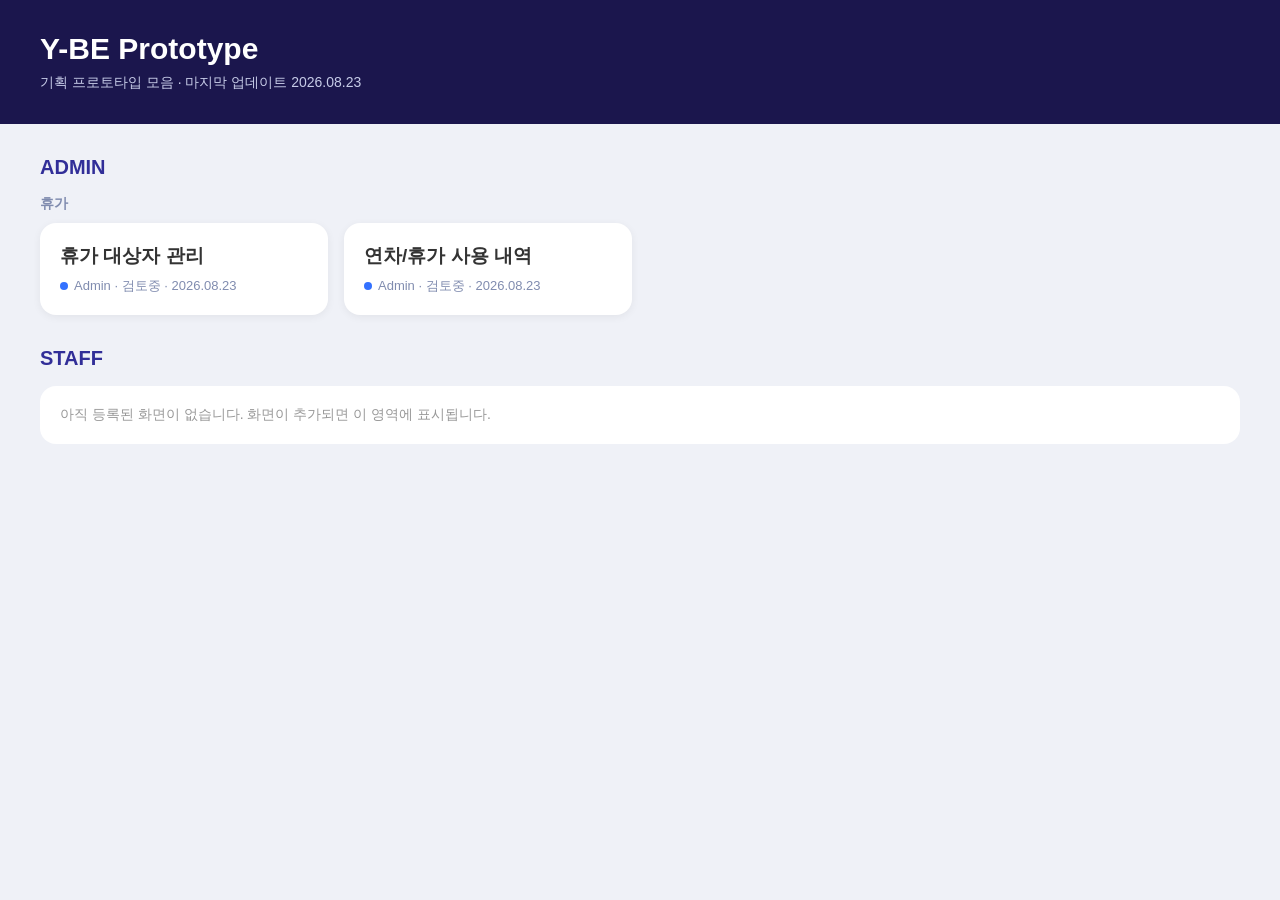
==== index.html @ 9eafa4a2 "Add initial HTML structure for Y-BE Prototype Hub" ====
<!DOCTYPE html>
<html lang="ko">
<head>
<meta charset="UTF-8" />
<meta name="viewport" content="width=device-width, initial-scale=1.0" />
<title>Y-BE Prototype Hub</title>
<link rel="stylesheet" href="admin/shared/components.css" />
<style>
  body { margin:0; background: var(--color-content-bg); font-family: var(--font-family); color: var(--color-text); }
  .hub-header { background: var(--color-sidebar-bg); color:#fff; padding: 32px 40px; }
  .hub-header h1 { margin:0; font-size: var(--font-display-size); font-weight: var(--font-display-weight); }
  .hub-header p { margin:8px 0 0; color: #C7CCE8; font-size: var(--font-body-size); }
  .hub-main { padding: 32px 40px; }
  .section-title { font-size: var(--font-section-size); font-weight: var(--font-section-weight); margin: 32px 0 16px; color: var(--color-primary); }
  .section-title:first-child { margin-top:0; }
  .group-label { font-weight:700; margin-bottom:10px; color:var(--color-text-muted); font-size: var(--font-body-size); }
  .card-grid { display:grid; grid-template-columns: repeat(auto-fill, minmax(240px,1fr)); gap:16px; margin-bottom:24px; }
  .card { display:block; background: var(--color-surface); border-radius: var(--radius-card); padding: 20px; text-decoration:none; color: var(--color-text); box-shadow: 0 2px 8px rgba(0,0,0,0.06); transition: transform .15s ease, box-shadow .15s ease; }
  .card:hover { transform: translateY(-2px); box-shadow: var(--shadow-floating); }
  .card h3 { margin:0 0 8px; font-size: var(--font-title-size); font-weight: var(--font-title-weight); }
  .card .meta { font-size: var(--font-caption-size); color: var(--color-text-muted); }
  .badge-dot { display:inline-block; width:8px; height:8px; border-radius:50%; background: var(--color-secondary); margin-right:6px; }
  .empty-note { color: var(--color-text-faint); font-size: var(--font-body-size); padding: 20px; background: var(--color-surface); border-radius: var(--radius-card); }
</style>
</head>
<body>
  <div class="hub-header">
    <h1>Y-BE Prototype</h1>
    <p>기획 프로토타입 모음 · 마지막 업데이트 2026.08.23</p>
  </div>
  <div class="hub-main">
    <div class="section-title">ADMIN</div>
    <div class="group-label">휴가</div>
    <div class="card-grid">
      <a class="card" href="admin/leave/index.html">
        <h3>휴가 대상자 관리</h3>
        <div class="meta"><span class="badge-dot"></span>Admin · 검토중 · 2026.08.23</div>
      </a>
      <a class="card" href="admin/leave/usage-history.html">
        <h3>연차/휴가 사용 내역</h3>
        <div class="meta"><span class="badge-dot"></span>Admin · 검토중 · 2026.08.23</div>
      </a>
    </div>

    <div class="section-title">STAFF</div>
    <div class="empty-note">아직 등록된 화면이 없습니다. 화면이 추가되면 이 영역에 표시됩니다.</div>
  </div>
</body>
</html>
---- admin/shared/components.css ----
/*
  y-BE Admin — Shared Components
  버튼, 탭, 모달, 테이블, 배지, 필터 폼 요소.
  새 메뉴 화면은 이 클래스를 재사용할 것 — 새로 만들지 말 것.
*/
@import url("./tokens.css");

* { box-sizing: border-box; }

body {
  font-family: var(--font-family);
  color: var(--color-text);
  background: var(--color-content-bg);
  margin: 0;
}

/* ---------- Button ---------- */
.btn {
  display: inline-flex;
  align-items: center;
  justify-content: center;
  gap: 6px;
  border-radius: var(--radius-pill);
  border: 1px solid transparent;
  font-family: var(--font-family);
  font-size: var(--font-body-lg-size);
  font-weight: var(--font-body-lg-weight);
  padding: 10px 22px;
  cursor: pointer;
  transition: filter 0.15s ease;
}
.btn:hover { filter: brightness(1.08); }
.btn:active { filter: brightness(0.94); }

.btn.point       { background: var(--color-primary);   color: #fff; }      /* Primary — 검색/저장 */
.btn.positive    { background: var(--color-secondary);  color: #fff; }      /* Secondary — 수정/상세/보기 */
.btn.point3      { background: var(--color-dark);       color: #fff; }      /* Dark — 강조 보조 액션 */

.btn.outline.point    { background: #fff; color: var(--color-primary);   border-color: var(--color-primary); }
.btn.outline.positive { background: #fff; color: var(--color-secondary); border-color: var(--color-secondary); }
.btn.outline.point3   { background: #fff; color: var(--color-dark);      border-color: var(--color-dark); }

.btn.small {
  font-size: var(--font-caption-size);
  padding: 4px 14px;
}

/* ---------- Tab (Rounded — 상단 콘텐츠 탭) ---------- */
.tab-group {
  display: flex;
  gap: 4px;
}
.tab {
  padding: 10px 24px;
  font-size: var(--font-title-inactive-size);
  font-weight: var(--font-title-inactive-weight);
  color: var(--color-text-muted);
  background: transparent;
  border: none;
  cursor: pointer;
  border-radius: var(--radius-tab-active);
}
.tab.active {
  background: var(--color-tab-active);
  color: #fff;
  font-size: var(--font-title-size);
  font-weight: var(--font-title-weight);
}

/* ---------- Table ---------- */
.table-wrap {
  background: var(--color-surface);
  border-radius: var(--radius-card);
  overflow: hidden;
}
table.ybe-table {
  width: 100%;
  border-collapse: collapse;
  font-size: var(--font-body-size);
  font-weight: var(--font-body-weight);
}
table.ybe-table thead th {
  background: var(--color-table-header-bg);
  color: #fff;
  padding: 14px 12px;
  text-align: center;
  white-space: nowrap;
}
table.ybe-table tbody td {
  padding: 14px 12px;
  text-align: center;
  border-bottom: 1px solid #E7E9F2;
}
table.ybe-table tbody tr:last-child td { border-bottom: none; }

/* ---------- Badge ---------- */
.badge {
  display: inline-block;
  padding: 4px 14px;
  border-radius: var(--radius-pill);
  font-size: var(--font-caption-size);
  font-weight: var(--font-caption-weight);
}
.badge.status-scheduled { background: #E5E7EF; color: var(--color-text-muted); } /* 예정 */
.badge.status-inuse     { background: var(--color-primary); color: #fff; }       /* 사용중 */
.badge.status-done      { background: #12114E; color: #fff; }                   /* 종료 */
.badge.cyan             { background: var(--color-badge-cyan-bg); color: var(--color-badge-cyan-text); }

/* ---------- Notice Banner ---------- */
.notice-banner {
  display: flex;
  align-items: flex-start;
  gap: 10px;
  background: var(--color-info-bg);
  border: 1px solid var(--color-info-border);
  color: var(--color-info-text);
  border-radius: var(--radius-card);
  padding: 14px 18px;
  font-size: var(--font-body-size);
}

/* ---------- Filter form (라벨-필드 결합형) ---------- */
.filter-field {
  display: inline-flex;
  align-items: center;
  border-radius: var(--radius-filter-label);
  overflow: hidden;
  border: 1px solid var(--color-primary);
}
.filter-field.locked { border-color: var(--color-field-locked); }
.filter-field .filter-label {
  background: var(--color-primary);
  color: #fff;
  padding: 8px 16px;
  font-size: var(--font-body-size);
  font-weight: var(--font-body-weight);
  white-space: nowrap;
}
.filter-field.locked .filter-label { background: var(--color-field-locked); }
.filter-field select,
.filter-field input {
  border: none;
  padding: 8px 14px;
  font-family: var(--font-family);
  font-size: var(--font-body-size);
  outline: none;
}

.input-pill {
  border-radius: var(--radius-pill);
  border: 1px solid var(--color-border-input);
  padding: 8px 16px;
  font-family: var(--font-family);
  font-size: var(--font-body-size);
}

/* ---------- Modal ---------- */
.modal-overlay {
  position: fixed;
  inset: 0;
  background: rgba(20, 20, 40, 0.45);
  display: flex;
  align-items: center;
  justify-content: center;
  z-index: 1000;
}
.modal.mid {
  width: var(--modal-mid-width);
  max-width: 92vw;
  background: #FEFEFE;
  border-radius: var(--radius-modal);
  padding: 30px 30px 20px;
  max-height: 88vh;
  overflow-y: auto;
}
.modal-header {
  display: flex;
  justify-content: space-between;
  align-items: center;
  margin-bottom: 20px;
}
.modal-header h2 {
  font-size: var(--font-section-size);
  font-weight: var(--font-section-weight);
  margin: 0;
}
.modal-close {
  border: none;
  background: none;
  font-size: 22px;
  cursor: pointer;
  color: var(--color-text-muted);
}
.modal-footer {
  display: flex;
  justify-content: flex-end;
  gap: 10px;
  margin-top: 20px;
}

/* ---------- Layout shell ---------- */
.gnb {
  height: 60px;
  background: var(--color-header-bg);
  display: flex;
  align-items: center;
  justify-content: space-between;
  padding: 0 24px;
  color: #fff;
}
.app-shell { display: flex; min-height: calc(100vh - 60px); }
.lnb {
  width: 220px;
  background: var(--color-sidebar-bg);
  color: #fff;
  padding: 20px 0;
  flex-shrink: 0;
}
.lnb .menu-item {
  padding: 12px 24px;
  font-size: var(--font-sidebar-size);
  font-weight: 600;
  cursor: pointer;
}
.lnb .menu-item.active { font-weight: 800; }
.content-area { flex: 1; padding: 28px 32px; }
.page-title {
  font-size: var(--font-display-size);
  font-weight: var(--font-display-weight);
  margin: 0 0 20px;
}
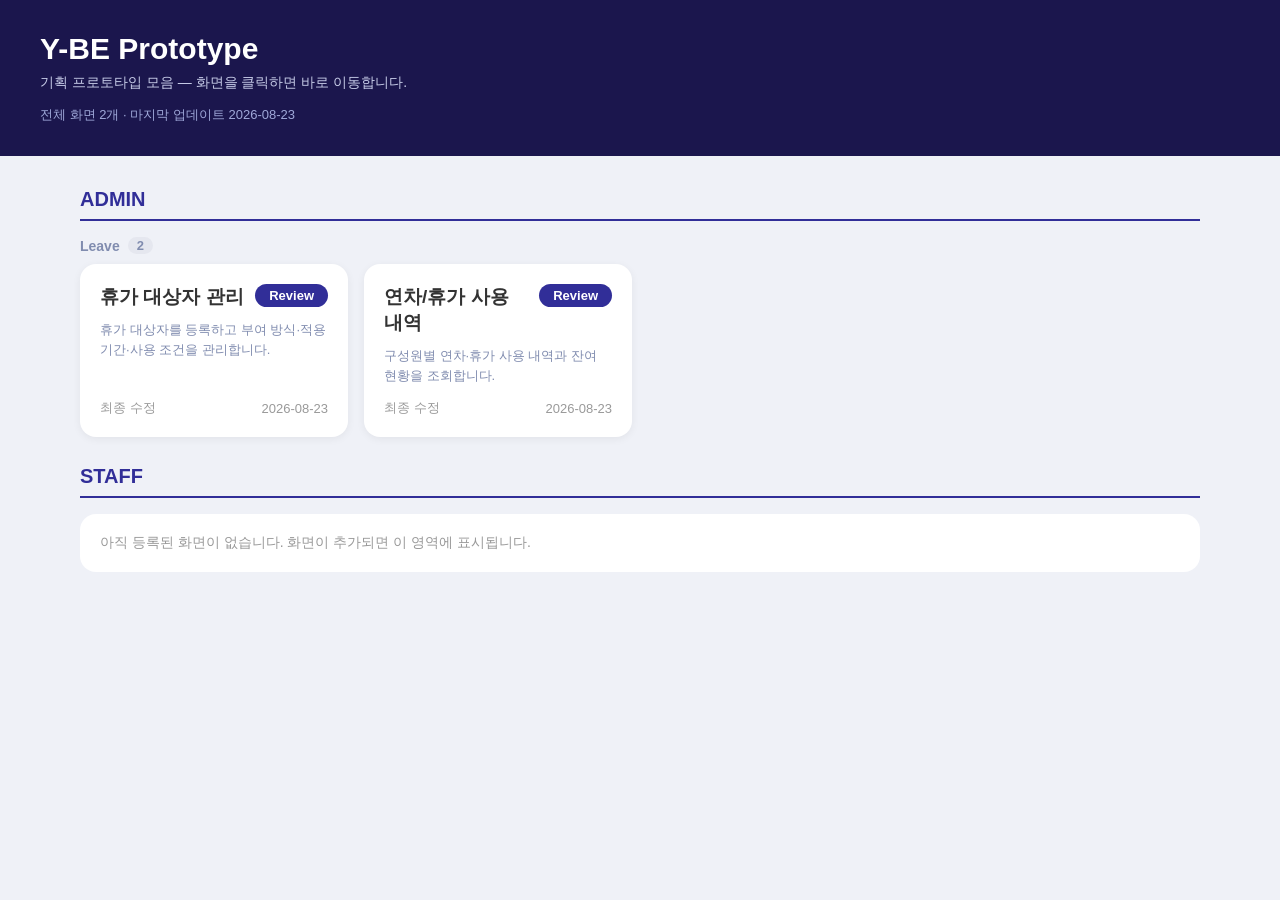
==== commit 5f548c82: "Refactor hub layout and update content Updated styles and structure for the hub layout, including ne" ====
--- a/index.html
+++ b/index.html
@@ -10,40 +10,110 @@
   .hub-header { background: var(--color-sidebar-bg); color:#fff; padding: 32px 40px; }
   .hub-header h1 { margin:0; font-size: var(--font-display-size); font-weight: var(--font-display-weight); }
   .hub-header p { margin:8px 0 0; color: #C7CCE8; font-size: var(--font-body-size); }
-  .hub-main { padding: 32px 40px; }
-  .section-title { font-size: var(--font-section-size); font-weight: var(--font-section-weight); margin: 32px 0 16px; color: var(--color-primary); }
-  .section-title:first-child { margin-top:0; }
-  .group-label { font-weight:700; margin-bottom:10px; color:var(--color-text-muted); font-size: var(--font-body-size); }
-  .card-grid { display:grid; grid-template-columns: repeat(auto-fill, minmax(240px,1fr)); gap:16px; margin-bottom:24px; }
-  .card { display:block; background: var(--color-surface); border-radius: var(--radius-card); padding: 20px; text-decoration:none; color: var(--color-text); box-shadow: 0 2px 8px rgba(0,0,0,0.06); transition: transform .15s ease, box-shadow .15s ease; }
-  .card:hover { transform: translateY(-2px); box-shadow: var(--shadow-floating); }
-  .card h3 { margin:0 0 8px; font-size: var(--font-title-size); font-weight: var(--font-title-weight); }
-  .card .meta { font-size: var(--font-caption-size); color: var(--color-text-muted); }
-  .badge-dot { display:inline-block; width:8px; height:8px; border-radius:50%; background: var(--color-secondary); margin-right:6px; }
+  .hub-meta { margin-top:14px; font-size: var(--font-caption-size); color:#9FA8D9; }
+  .hub-main { padding: 32px 40px 60px; max-width: 1200px; margin: 0 auto; }
+  .group-title { font-size: var(--font-section-size); font-weight: var(--font-section-weight); color: var(--color-primary); margin: 40px 0 16px; padding-bottom:8px; border-bottom: 2px solid var(--color-primary); }
+  .group-title:first-of-type { margin-top:0; }
+  .feature-block { margin-bottom: 28px; }
+  .feature-label { font-weight:700; font-size: var(--font-body-size); color: var(--color-text-muted); margin-bottom:10px; display:flex; align-items:center; gap:8px; }
+  .feature-label .count { background:#E5E7EF; color:var(--color-text-muted); border-radius: var(--radius-pill); padding:1px 9px; font-size: var(--font-caption-size); font-weight:700; }
+  .card-grid { display:grid; grid-template-columns: repeat(auto-fill, minmax(260px,1fr)); gap:16px; }
+  .card { display:flex; flex-direction:column; gap:10px; background: var(--color-surface); border-radius: var(--radius-card); padding: 20px; text-decoration:none; color: var(--color-text); box-shadow: 0 2px 8px rgba(0,0,0,0.06); transition: transform .15s ease, box-shadow .15s ease; }
+  .card:hover { transform: translateY(-3px); box-shadow: var(--shadow-floating); }
+  .card-top { display:flex; justify-content:space-between; align-items:flex-start; gap:8px; }
+  .card h3 { margin:0; font-size: var(--font-title-size); font-weight: var(--font-title-weight); }
+  .card .desc { margin:0; font-size: var(--font-caption-size); color: var(--color-text-muted); line-height:1.5; flex:1; }
+  .card-footer { display:flex; justify-content:space-between; align-items:center; font-size: var(--font-caption-size); color: var(--color-text-faint); margin-top:4px; }
   .empty-note { color: var(--color-text-faint); font-size: var(--font-body-size); padding: 20px; background: var(--color-surface); border-radius: var(--radius-card); }
 </style>
 </head>
 <body>
   <div class="hub-header">
     <h1>Y-BE Prototype</h1>
-    <p>기획 프로토타입 모음 · 마지막 업데이트 2026.08.23</p>
+    <p>기획 프로토타입 모음 — 화면을 클릭하면 바로 이동합니다.</p>
+    <div class="hub-meta" id="hubMeta"></div>
   </div>
-  <div class="hub-main">
-    <div class="section-title">ADMIN</div>
-    <div class="group-label">휴가</div>
-    <div class="card-grid">
-      <a class="card" href="admin/leave/index.html">
-        <h3>휴가 대상자 관리</h3>
-        <div class="meta"><span class="badge-dot"></span>Admin · 검토중 · 2026.08.23</div>
-      </a>
-      <a class="card" href="admin/leave/usage-history.html">
-        <h3>연차/휴가 사용 내역</h3>
-        <div class="meta"><span class="badge-dot"></span>Admin · 검토중 · 2026.08.23</div>
-      </a>
-    </div>
+  <div class="hub-main" id="hubMain"></div>
 
-    <div class="section-title">STAFF</div>
-    <div class="empty-note">아직 등록된 화면이 없습니다. 화면이 추가되면 이 영역에 표시됩니다.</div>
-  </div>
+  <script>
+    // 화면이 추가되거나 이동되면 이 배열만 수정하면 됩니다.
+    const screens = [
+      {
+        group: "ADMIN",
+        feature: "Leave",
+        name: "휴가 대상자 관리",
+        description: "휴가 대상자를 등록하고 부여 방식·적용 기간·사용 조건을 관리합니다.",
+        status: "review", // draft | review | complete
+        updated: "2026-08-23",
+        href: "admin/leave/"
+      },
+      {
+        group: "ADMIN",
+        feature: "Leave",
+        name: "연차/휴가 사용 내역",
+        description: "구성원별 연차·휴가 사용 내역과 잔여 현황을 조회합니다.",
+        status: "review",
+        updated: "2026-08-23",
+        href: "admin/leave/usage-history.html"
+      }
+    ];
+
+    const GROUPS = ["ADMIN", "STAFF"];
+    const statusMeta = {
+      draft:    { label: "Draft",    cls: "status-scheduled" },
+      review:   { label: "Review",   cls: "status-inuse" },
+      complete: { label: "Complete", cls: "status-done" }
+    };
+
+    const main = document.getElementById("hubMain");
+
+    GROUPS.forEach(function(group) {
+      const groupScreens = screens.filter(function(s) { return s.group === group; });
+      const section = document.createElement("div");
+      const title = document.createElement("div");
+      title.className = "group-title";
+      title.textContent = group;
+      section.appendChild(title);
+
+      if (groupScreens.length === 0) {
+        const note = document.createElement("div");
+        note.className = "empty-note";
+        note.textContent = "아직 등록된 화면이 없습니다. 화면이 추가되면 이 영역에 표시됩니다.";
+        section.appendChild(note);
+        main.appendChild(section);
+        return;
+      }
+
+      const features = Array.from(new Set(groupScreens.map(function(s) { return s.feature; })));
+      features.forEach(function(feature) {
+        const items = groupScreens.filter(function(s) { return s.feature === feature; });
+        const block = document.createElement("div");
+        block.className = "feature-block";
+        block.innerHTML =
+          '<div class="feature-label">' + feature + ' <span class="count">' + items.length + '</span></div>' +
+          '<div class="card-grid">' +
+          items.map(function(s) {
+            const st = statusMeta[s.status] || statusMeta.draft;
+            return '' +
+              '<a class="card" href="' + s.href + '">' +
+                '<div class="card-top">' +
+                  '<h3>' + s.name + '</h3>' +
+                  '<span class="badge ' + st.cls + '">' + st.label + '</span>' +
+                '</div>' +
+                '<p class="desc">' + s.description + '</p>' +
+                '<div class="card-footer"><span>최종 수정</span><span>' + s.updated + '</span></div>' +
+              '</a>';
+          }).join('') +
+          '</div>';
+        section.appendChild(block);
+      });
+      main.appendChild(section);
+    });
+
+    let latest = "2000-01-01";
+    screens.forEach(function(s) { if (s.updated > latest) latest = s.updated; });
+    document.getElementById("hubMeta").textContent =
+      "전체 화면 " + screens.length + "개 · 마지막 업데이트 " + latest;
+  </script>
 </body>
 </html>
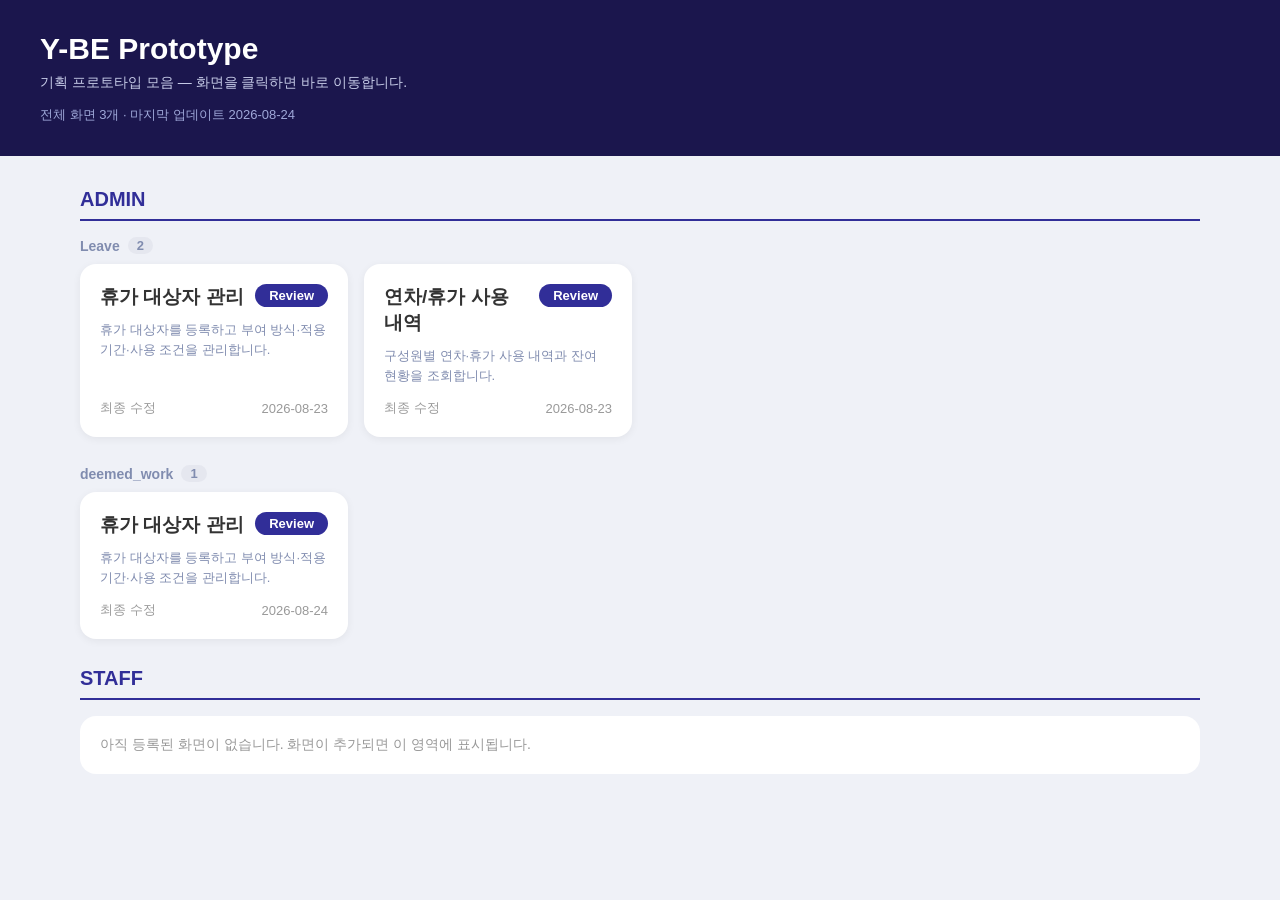
==== commit 109bd648: "Add new feature for managing leave candidates" ====
--- a/index.html
+++ b/index.html
@@ -46,6 +46,15 @@
         status: "review", // draft | review | complete
         updated: "2026-08-23",
         href: "admin/leave/"
+      },
+            {
+        group: "ADMIN",
+        feature: "deemed_work",
+        name: "휴가 대상자 관리",
+        description: "휴가 대상자를 등록하고 부여 방식·적용 기간·사용 조건을 관리합니다.",
+        status: "review", // draft | review | complete
+        updated: "2026-08-24",
+        href: "admin/deemed_work/"
       },
       {
         group: "ADMIN",
--- a/admin/shared/components.css
+++ b/admin/shared/components.css
@@ -229,3 +229,303 @@
   font-weight: var(--font-display-weight);
   margin: 0 0 20px;
 }
+
+/* ==========================================================================
+   ADM-LEV 휴가 대상자 관리에서 추가된 공통 규칙
+   (기존 클래스 네이밍 체계 유지 — 새 색상값 없이 tokens.css 변수만 사용)
+   ========================================================================== */
+
+/* ---------- Layout shell 보강 ---------- */
+.gnb .gnb-left,
+.gnb .gnb-right { display: flex; align-items: center; gap: 16px; font-size: var(--font-body-size); }
+.gnb .logo { font-size: var(--font-title-size); font-weight: var(--font-title-weight); letter-spacing: 0.02em; }
+.gnb .company { opacity: 0.85; }
+.lnb .menu-item.on { background: rgba(255,255,255,0.08); font-weight: 800; }
+.lnb .sub-item {
+  padding: 10px 24px 10px 36px;
+  font-size: var(--font-body-size);
+  color: #9FA8D9;
+  cursor: pointer;
+}
+.lnb .sub-item.active { color: #fff; font-weight: 800; }
+
+.page-head { display: flex; align-items: flex-end; justify-content: space-between; margin-bottom: 18px; }
+.page-head .page-title { margin: 0; }
+
+/* ---------- Filter row ---------- */
+.filter-row { display: flex; gap: 10px; align-items: center; flex-wrap: wrap; margin-bottom: 16px; }
+.filter-row .row-end { margin-left: auto; display: flex; gap: 10px; }
+
+/* ---------- Stat card ---------- */
+.stat-grid { display: grid; grid-template-columns: repeat(4, 1fr); gap: 16px; margin-bottom: 18px; }
+.stat-card {
+  background: #F1F4FF;
+  border-radius: var(--radius-card);
+  padding: 18px 22px;
+  cursor: pointer;
+}
+.stat-card .label { font-size: var(--font-caption-size); color: var(--color-text-muted); margin-bottom: 6px; }
+.stat-card .value { font-size: 29.6px; font-weight: 700; line-height: 1; color: var(--color-primary); }
+.stat-card.scheduled .value { color: var(--color-text-muted); }
+.stat-card.inuse .value     { color: var(--color-secondary); }
+.stat-card.expiring .value  { color: var(--color-warn-text); }
+
+/* ---------- 2단 카드 구성 (좌측 트리 + 우측 테이블) ---------- */
+.layout-2col { display: flex; gap: 20px; align-items: flex-start; }
+.tree-panel {
+  width: 260px;
+  flex-shrink: 0;
+  background: var(--color-surface);
+  border-radius: var(--radius-card);
+  padding: 18px 16px;
+}
+.tree-panel .panel-title { font-size: var(--font-body-lg-size); font-weight: 800; margin-bottom: 12px; }
+.tree-panel .tree-all {
+  display: flex; align-items: center; gap: 8px; cursor: pointer;
+  padding-bottom: 10px; border-bottom: 1px solid #E7E9F2;
+}
+.tree-panel .tree-all .count { margin-left: auto; font-size: var(--font-caption-size); color: var(--color-text-muted); }
+.tree-panel .dept {
+  display: flex; align-items: center; gap: 6px;
+  font-weight: 800; margin: 12px 0 2px; cursor: pointer;
+}
+.tree-panel .dept .caret { color: var(--color-primary); font-size: 12px; width: 12px; }
+.tree-panel .dept .num { color: var(--color-text-muted); font-weight: 600; }
+.tree-panel .member {
+  display: flex; align-items: center; gap: 8px;
+  padding: 6px 0 6px 18px; cursor: pointer;
+  color: var(--color-text-muted); font-size: var(--font-body-size);
+}
+.table-panel { flex: 1; min-width: 0; }
+.table-panel .list-head {
+  display: flex; align-items: center; justify-content: space-between;
+  height: 34px; margin-bottom: 10px;
+}
+.table-panel .list-head .result { font-size: var(--font-caption-size); color: var(--color-text-muted); }
+.table-panel .bulk-actions { display: flex; align-items: center; gap: 10px; }
+.table-panel .bulk-actions .count { font-size: var(--font-caption-size); color: var(--color-primary); font-weight: 800; }
+
+/* ---------- 원형/사각 커스텀 라디오·체크박스 ---------- */
+.chk, .rdo {
+  width: 18px; height: 18px; flex-shrink: 0;
+  border: 2px solid var(--color-primary);
+  display: inline-flex; align-items: center; justify-content: center;
+  cursor: pointer;
+}
+.chk { border-radius: 4px; }
+.rdo { border-radius: 50%; }
+.chk.on::after { content: ""; width: 8px; height: 8px; border-radius: 2px; background: var(--color-primary); }
+.rdo.on::after { content: ""; width: 9px; height: 9px; border-radius: 50%; background: var(--color-primary); }
+.chk.light { border-color: var(--color-field-locked); }
+.chk.invert { border-color: #fff; }
+.chk.invert.on::after { background: #fff; }
+
+/* ---------- 테이블 보강 ---------- */
+.table-wrap.scroll { overflow-x: auto; }
+table.ybe-table { min-width: 1240px; }
+table.ybe-table thead th.sortable { cursor: pointer; }
+table.ybe-table td .sub { color: var(--color-text-muted); font-size: var(--font-caption-size); }
+table.ybe-table td .remain { color: var(--color-text-muted); }
+table.ybe-table td.cell-left { text-align: left; max-width: 230px; }
+table.ybe-table td.cell-date { color: var(--color-text-muted); white-space: nowrap; }
+table.ybe-table td .cell-actions { display: flex; gap: 6px; justify-content: center; }
+table.ybe-table td .type-cell { display: flex; align-items: center; gap: 6px; }
+
+/* ---------- 상태 배지 추가 variant ---------- */
+.badge.status-expired {                                   /* 만료 — 잔여 남은 채 유효기간 경과 */
+  background: var(--color-surface);
+  color: var(--color-dark);
+  border: 1px solid var(--color-dark);
+}
+.status-cell { position: relative; display: flex; flex-direction: column; align-items: center; gap: 4px; }
+
+/* ---------- Tooltip (안내 아이콘 / 상태 설명) ---------- */
+.info-dot {
+  width: 17px; height: 17px; flex-shrink: 0;
+  border-radius: 50%;
+  background: var(--color-badge-cyan-bg);
+  color: var(--color-badge-cyan-text);
+  font-size: 12px; font-weight: 800;
+  display: inline-flex; align-items: center; justify-content: center;
+}
+.has-tip { position: relative; display: inline-flex; align-items: center; }
+.tip {
+  position: absolute;
+  display: none;
+  background: var(--color-dark);
+  color: #fff;
+  font-size: var(--font-caption-size);
+  font-weight: var(--font-caption-weight);
+  padding: 8px 14px;
+  border-radius: var(--radius-dropdown);
+  white-space: nowrap;
+  box-shadow: var(--shadow-floating);
+  z-index: 30;
+}
+.has-tip:hover > .tip,
+.status-cell:hover > .tip { display: block; }
+.tip.right { left: 24px; top: -6px; }
+.tip.top { left: 50%; bottom: calc(100% + 8px); transform: translateX(-50%); }
+
+/* ---------- Pagination (원형 32px) ---------- */
+.pagination { display: flex; justify-content: center; gap: 6px; margin-top: 20px; }
+.pagination .page {
+  width: 32px; height: 32px;
+  border-radius: 50%;
+  display: flex; align-items: center; justify-content: center;
+  font-size: var(--font-caption-size); font-weight: 600;
+  color: var(--color-pagination-inactive);
+  cursor: pointer;
+}
+.pagination .page.active {
+  background: var(--color-pagination-inactive);
+  color: #fff;
+  cursor: default;
+}
+
+/* ---------- 빈 상태 ---------- */
+.empty-state { padding: 64px 0; text-align: center; color: var(--color-text-faint); font-size: var(--font-body-size); }
+.empty-state .icon { font-size: 28px; margin-bottom: 8px; }
+
+/* ---------- Drawer (사용내역/변경이력 조회) ---------- */
+.drawer-overlay {
+  position: fixed; inset: 0;
+  background: rgba(20, 20, 40, 0.35);
+  display: flex; justify-content: flex-end;
+  z-index: 900;
+}
+.drawer-overlay .scrim { flex: 1; }
+.drawer {
+  width: 520px; height: 100%;
+  background: var(--color-surface);
+  overflow-y: auto;
+  padding: 28px 28px 40px;
+  box-shadow: var(--shadow-floating);
+}
+.drawer .drawer-head { display: flex; justify-content: space-between; align-items: flex-start; }
+.drawer .drawer-head h2 { margin: 0; font-size: var(--font-section-size); font-weight: var(--font-section-weight); }
+.drawer .drawer-head .sub { color: var(--color-text-muted); font-size: var(--font-caption-size); margin-top: 4px; }
+.drawer .tab-group { margin: 20px 0 0; border-bottom: 1px solid #E7E9F2; }
+.record-list { padding-top: 16px; }
+.record-list .item {
+  display: flex; justify-content: space-between; gap: 12px;
+  padding: 12px 0; border-bottom: 1px solid #E7E9F2;
+  font-size: var(--font-body-size); font-weight: var(--font-body-weight);
+}
+.record-list .item .mid { color: var(--color-text-muted); flex: 1; }
+.record-list .item .right { font-weight: 800; white-space: nowrap; }
+
+/* ---------- Modal 보강 ---------- */
+.modal.small {
+  width: 460px;
+  background: #FEFEFE;
+  border-radius: var(--radius-modal);
+  padding: 30px;
+}
+.form-grid {
+  display: grid;
+  grid-template-columns: 140px 1fr;
+  row-gap: 22px; column-gap: 20px;
+  align-items: center;
+}
+.form-grid .key { font-weight: 800; }
+.form-row { display: flex; align-items: center; gap: 10px; flex-wrap: wrap; }
+.form-row .opt { display: flex; align-items: center; gap: 8px; cursor: pointer; }
+.form-row .num { width: 80px; text-align: center; }
+.helper { color: var(--color-text-muted); font-size: var(--font-caption-size); }
+.helper.warn { color: var(--color-warn-text); }
+.chip {
+  display: inline-flex; align-items: center; gap: 8px;
+  padding: 6px 14px;
+  border-radius: var(--radius-pill);
+  background: var(--color-badge-cyan-bg);
+  color: var(--color-badge-cyan-text);
+  font-size: var(--font-caption-size); font-weight: var(--font-caption-weight);
+  white-space: nowrap;
+}
+
+/* ---------- Toast ---------- */
+.toast {
+  position: fixed; left: 50%; bottom: 40px;
+  transform: translateX(-50%);
+  background: var(--color-dark);
+  color: #fff;
+  padding: 14px 26px;
+  border-radius: var(--radius-pill);
+  font-size: var(--font-body-size); font-weight: var(--font-body-weight);
+  box-shadow: var(--shadow-floating);
+  z-index: 1200;
+}
+
+/* ==========================================================================
+   admin/shared/components.css 파일 맨 끝에 이 블록을 붙여넣으세요.
+   (ADM-LEV 연차/휴가 사용 내역 화면에서 추가로 필요한 공통 규칙 —
+    새 색상값 없이 tokens.css 변수만 사용)
+   ========================================================================== */
+
+/* ---------- 테이블 합계 행 ---------- */
+table.ybe-table tfoot td {
+  background: #F1F4FF;
+  font-weight: 800;
+  border-top: 2px solid #E7E9F2;
+  padding: 14px 12px;
+  text-align: center;
+}
+table.ybe-table td.cell-right,
+table.ybe-table th.cell-right { text-align: right; }
+table.ybe-table td.cell-ellipsis {
+  max-width: 160px;
+  overflow: hidden;
+  text-overflow: ellipsis;
+  white-space: nowrap;
+}
+
+/* ---------- 제거 가능한 필터 칩 ---------- */
+.chip .chip-close {
+  cursor: pointer;
+  width: 14px; height: 14px;
+  display: inline-flex; align-items: center; justify-content: center;
+  border-radius: 50%;
+  font-size: 10px;
+}
+.chip .chip-close:hover { background: rgba(0, 170, 238, 0.2); }
+.chip-row { display: flex; gap: 6px; flex-wrap: wrap; margin-bottom: 16px; }
+
+/* ---------- 구성원 셀 (아바타 + 이름) ---------- */
+.member-cell { display: flex; align-items: center; gap: 8px; justify-content: center; }
+.member-cell .avatar {
+  width: 28px; height: 28px; flex-shrink: 0;
+  border-radius: 50%;
+  background: #E5E7EF;
+  color: var(--color-text-muted);
+  display: flex; align-items: center; justify-content: center;
+  font-size: var(--font-caption-size); font-weight: 800;
+}
+.member-cell .name { font-weight: 800; cursor: pointer; }
+.member-cell .name:hover { color: var(--color-secondary); text-decoration: underline; }
+
+/* ---------- 상세 모달 (라벨-값 그리드 + 결재 이력 타임라인) ---------- */
+.detail-grid { display: grid; grid-template-columns: 1fr 1fr; gap: 16px; }
+.detail-grid .detail-item { display: flex; flex-direction: column; gap: 4px; }
+.detail-grid .detail-item.full { grid-column: 1 / -1; }
+.detail-grid .detail-label { font-size: var(--font-caption-size); color: var(--color-text-muted); }
+.detail-grid .detail-value { font-size: var(--font-body-size); font-weight: var(--font-body-weight); }
+.detail-grid .detail-divider { grid-column: 1 / -1; border-top: 1px solid #E7E9F2; }
+
+.timeline { margin-top: 24px; }
+.timeline .timeline-title { font-size: var(--font-body-lg-size); font-weight: 800; margin-bottom: 12px; }
+.timeline .timeline-item { display: flex; gap: 12px; padding-bottom: 16px; position: relative; }
+.timeline .timeline-item:not(:last-child)::before {
+  content: ""; position: absolute; left: 11px; top: 26px; bottom: 0;
+  width: 1px; background: #E7E9F2;
+}
+.timeline .timeline-dot {
+  width: 24px; height: 24px; flex-shrink: 0;
+  border-radius: 50%;
+  background: var(--color-info-bg);
+  color: var(--color-info-text);
+  display: flex; align-items: center; justify-content: center;
+  font-size: var(--font-caption-size); font-weight: 800;
+}
+.timeline .timeline-text { font-size: var(--font-body-size); }
+.timeline .timeline-time { font-size: var(--font-caption-size); color: var(--color-text-faint); margin-top: 2px; }
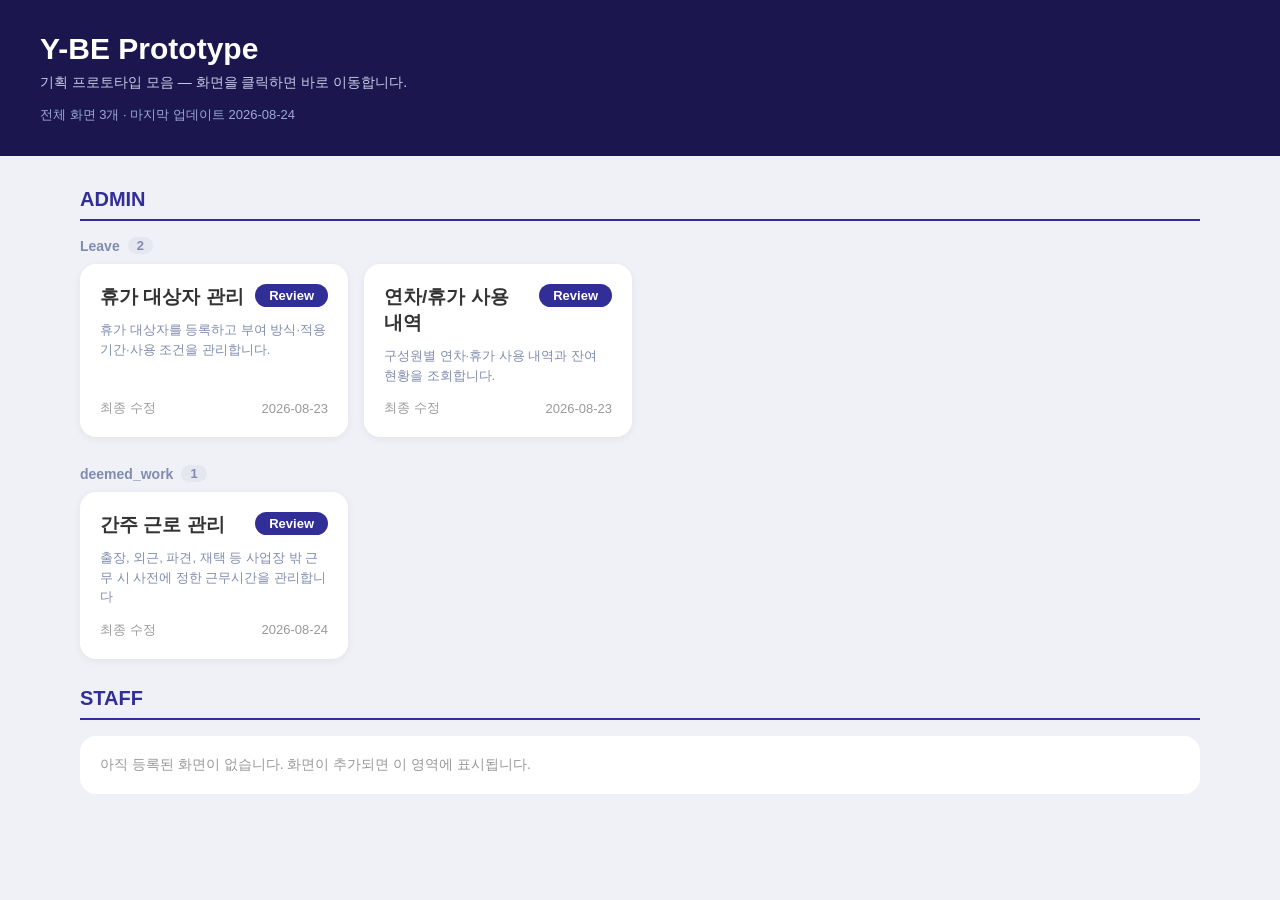
==== commit d1e03587: "Update admin feature names and descriptions" ====
--- a/index.html
+++ b/index.html
@@ -50,8 +50,8 @@
             {
         group: "ADMIN",
         feature: "deemed_work",
-        name: "휴가 대상자 관리",
-        description: "휴가 대상자를 등록하고 부여 방식·적용 기간·사용 조건을 관리합니다.",
+        name: "간주 근로 관리",
+        description: "출장, 외근, 파견, 재택 등 사업장 밖 근무 시 사전에 정한 근무시간을 관리합니다",
         status: "review", // draft | review | complete
         updated: "2026-08-24",
         href: "admin/deemed_work/"
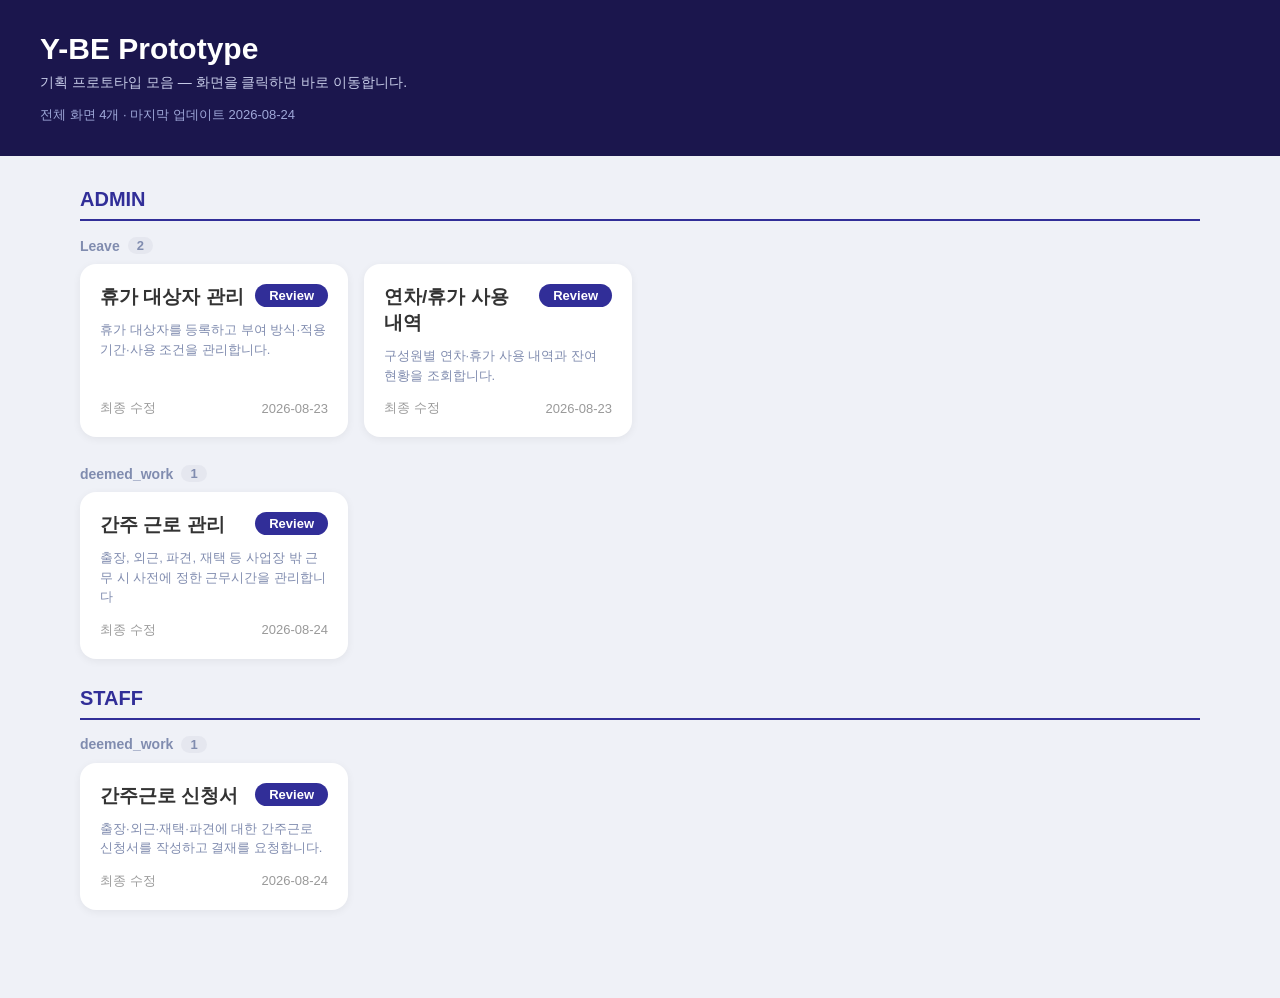
==== commit 580790d6: "Add deemed work application feature for staff" ====
--- a/index.html
+++ b/index.html
@@ -64,6 +64,15 @@
         status: "review",
         updated: "2026-08-23",
         href: "admin/leave/usage-history.html"
+      },
+      {
+        group: "STAFF",
+        feature: "deemed_work",
+        name: "간주근로 신청서",
+        description: "출장·외근·재택·파견에 대한 간주근로 신청서를 작성하고 결재를 요청합니다.",
+        status: "review",
+        updated: "2026-08-24",
+        href: "staff/deemed_work/"
       }
     ];
 
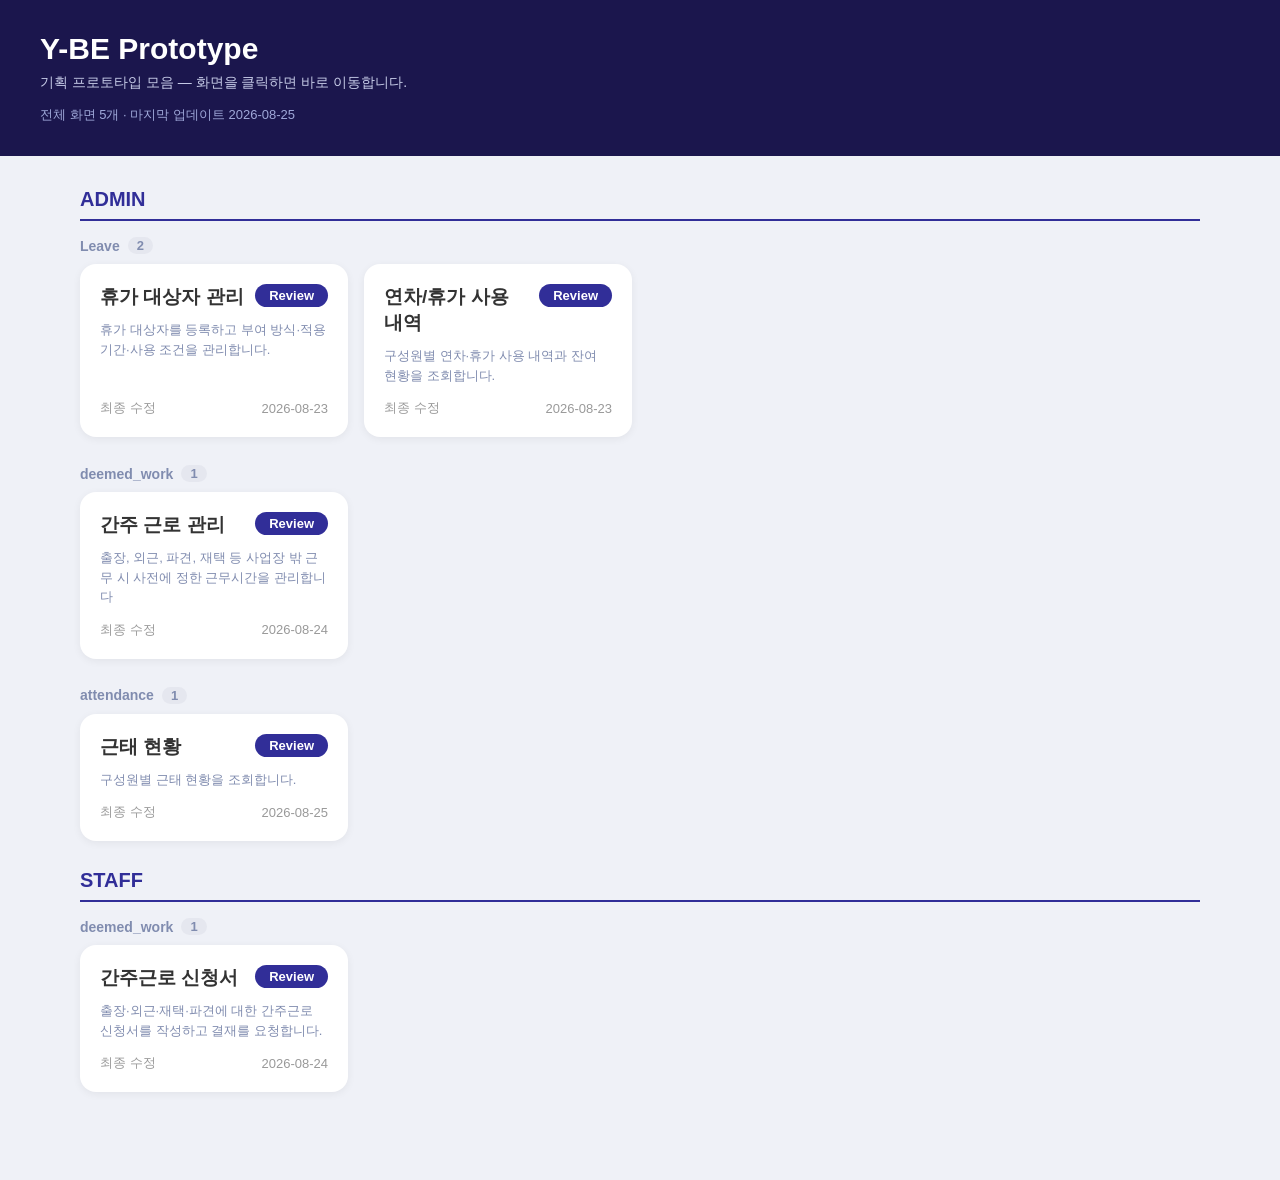
==== commit 5bd5166e: "Add attendance feature details to index.html" ====
--- a/index.html
+++ b/index.html
@@ -64,6 +64,15 @@
         status: "review",
         updated: "2026-08-23",
         href: "admin/leave/usage-history.html"
+      },
+            {
+        group: "ADMIN",
+        feature: "attendance",
+        name: "근태 현황",
+        description: "구성원별 근태 현황을 조회합니다.",
+        status: "review",
+        updated: "2026-08-25",
+        href: "admin/attendance/index.html"
       },
       {
         group: "STAFF",
